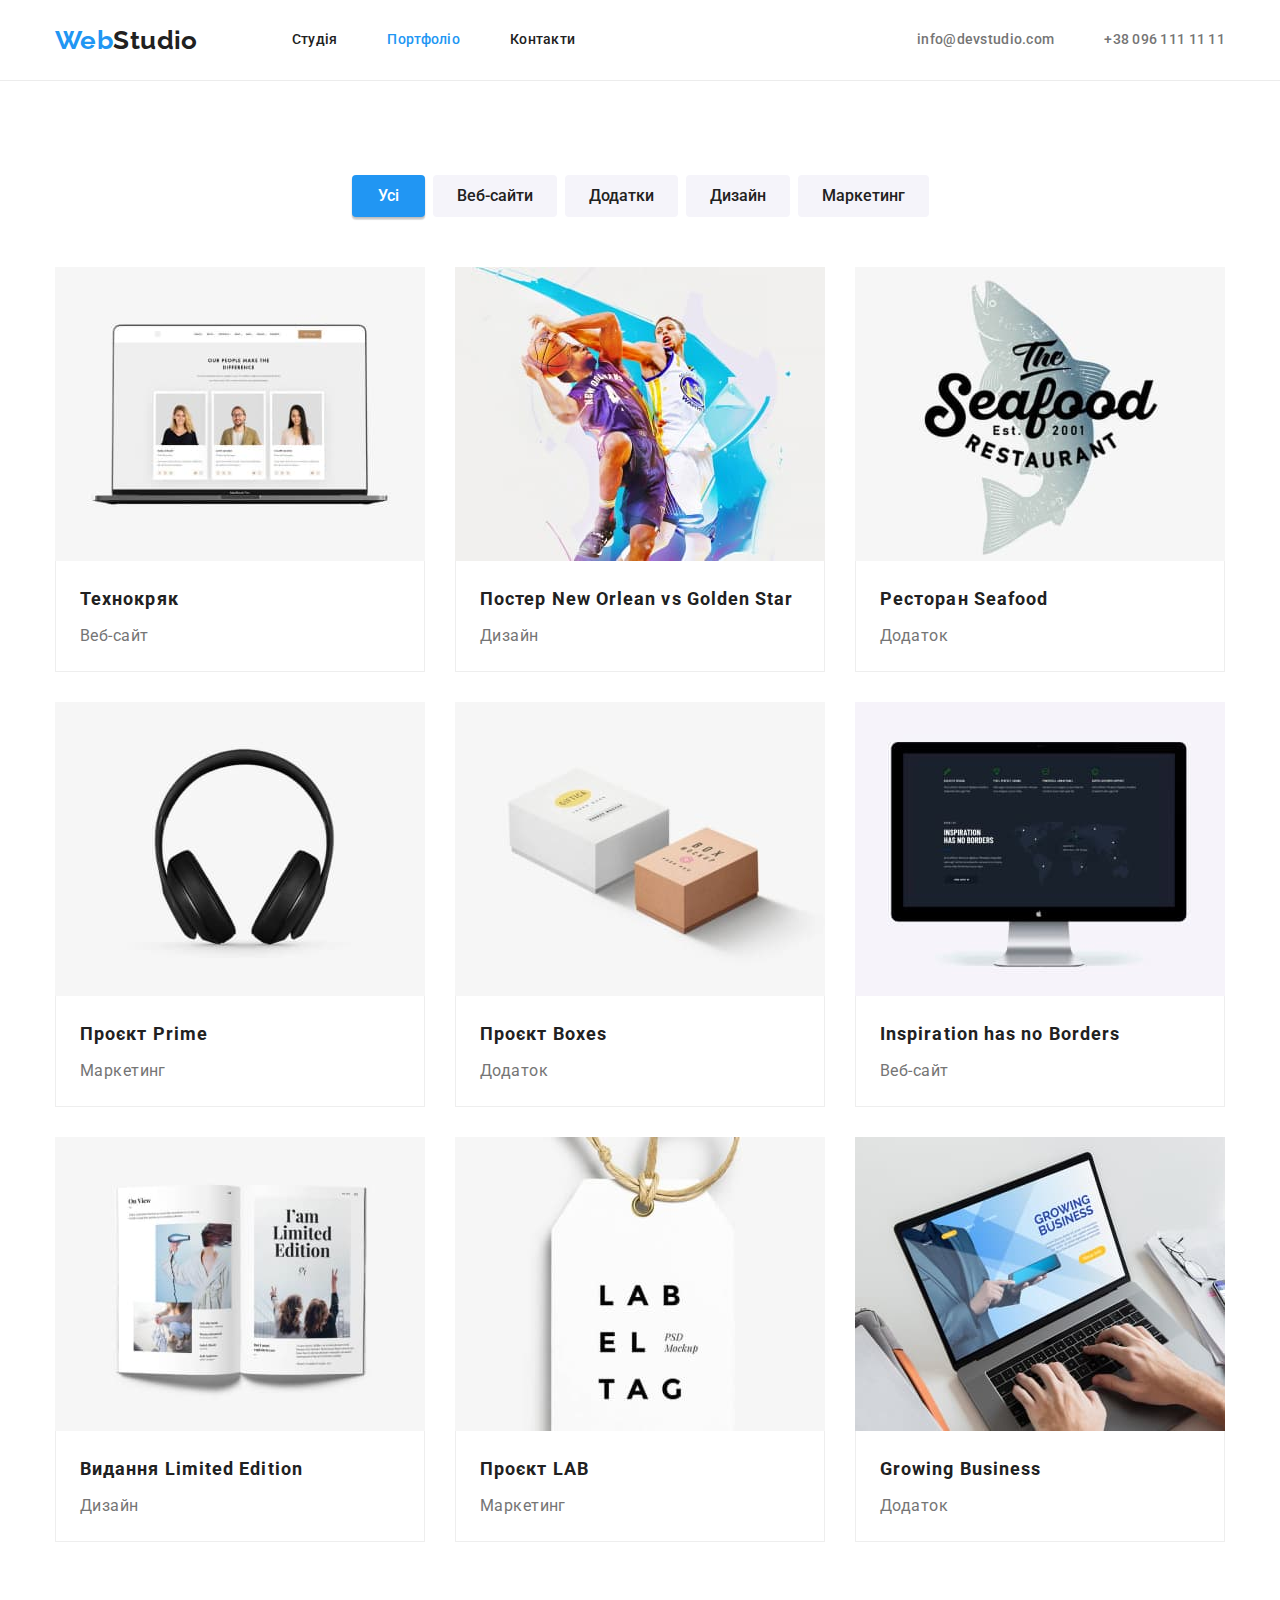
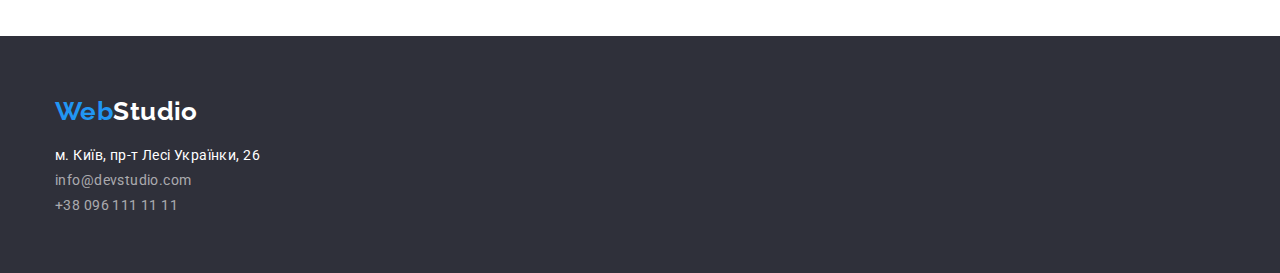
==== portfolio.html @ b0764e46 "Initial commit" ====
<!DOCTYPE html>
<html lang="uk">
  <head>
    <meta charset="UTF-8" />
    <meta http-equiv="X-UA-Compatible" content="IE=edge" />
    <meta name="viewport" content="width=device-width, initial-scale=1.0" />
    <title>Document</title>
    <link
      href="https://fonts.googleapis.com/css2?family=Raleway:wght@700&family=Roboto:wght@400;500;700;900&display=swap"
      rel="stylesheet"
    />
    <link
      rel="stylesheet"
      href="https://cdnjs.cloudflare.com/ajax/libs/modern-normalize/1.1.0/modern-normalize.min.css"
    />
    <link rel="stylesheet" href="./css/styles.css" />
  </head>

  <body>
    <!--Header-->

    <header class="page-header">
      <!-- LOGO -->
      <div class="container main-nav">
        <a href="./index.html" class="logo"
          ><span class="logo-part">Web</span>Studio</a
        >

        <!-- Site-nav -->

        <ul class="site-nav list">
          <li class="item">
            <a class="link" href="./index.html">Студія</a>
          </li>
          <li class="item">
            <a class="link current" href="./portfolio.html">Портфоліо</a>
          </li>
          <li class="item">
            <a href="" class="link">Контакти</a>
          </li>
        </ul>

        <!--Contacts-->

        <ul class="auth-nav">
          <li class="item">
            <a href="mailto:info@devstudio.com" class="link"
              >info@devstudio.com
            </a>
          </li>
          <li class="item">
            <a href="tel:+380961111111" class="link">+38 096 111 11 11 </a>
          </li>
        </ul>
      </div>
    </header>

    <!--Main-->

    <main>
      <section class="section">
        <div class="container">
          <h1 class="visually-hidden">Our works</h1>
          <!-- Filters -->

          <ul class="filters">
            <li class="item">
              <button type="button" class="button primary">Усі</button>
            </li>
            <li class="item">
              <button type="button" class="button secondary">Веб-сайти</button>
            </li>
            <li class="item">
              <button type="button" class="button secondary">Додатки</button>
            </li>
            <li class="item">
              <button type="button" class="button secondary">Дизайн</button>
            </li>
            <li class="item">
              <button type="button" class="button secondary">Маркетинг</button>
            </li>
          </ul>

          <!-- Projects Cards -->

          <ul class="projects">
            <li class="project">
              <img
                class="img"
                src="./images/project-1.jpg"
                alt="Вебсайт Технокряк"
              />
              <div class="wrp-img">
                <h2 class="img-title">Технокряк</h2>
                <p class="img-description">Веб-сайт</p>
              </div>
            </li>
            <li class="project">
              <img
                class="img"
                src="./images/project-2.jpg"
                alt="Постер New Orlean vs Golden Star"
              />
              <div class="wrp-img">
                <h2 class="img-title">Постер New Orlean vs Golden Star</h2>
                <p class="img-description">Дизайн</p>
              </div>
            </li>
            <li class="project">
              <img
                class="img"
                src="./images/project-3.jpg"
                alt="Ресторан Seafood"
              />
              <div class="wrp-img">
                <h2 class="img-title">Ресторан Seafood</h2>
                <p class="img-description">Додаток</p>
              </div>
            </li>
            <li class="project">
              <img
                class="img"
                src="./images/project-4.jpg"
                alt="Проєкт Prime"
              />
              <div class="wrp-img">
                <h2 class="img-title">Проєкт Prime</h2>
                <p class="img-description">Маркетинг</p>
              </div>
            </li>
            <li class="project">
              <img
                class="img"
                src="./images/project-5.jpg"
                alt="Проєкт Boxes"
              />
              <div class="wrp-img">
                <h2 class="img-title">Проєкт Boxes</h2>
                <p class="img-description">Додаток</p>
              </div>
            </li>
            <li class="project">
              <img
                class="img"
                src="./images/project-6.jpg"
                alt="Веб-сайт Inspiration has no Borders"
              />
              <div class="wrp-img">
                <h2 class="img-title">Inspiration has no Borders</h2>
                <p class="img-description">Веб-сайт</p>
              </div>
            </li>
            <li class="project">
              <img
                class="img"
                src="./images/project-7.jpg"
                alt="Видання Limited Edition"
              />
              <div class="wrp-img">
                <h2 class="img-title">Видання Limited Edition</h2>
                <p class="img-description">Дизайн</p>
              </div>
            </li>
            <li class="project">
              <img class="img" src="./images/project-8.jpg" alt="Проєкт LAB" />
              <div class="wrp-img">
                <h2 class="img-title">Проєкт LAB</h2>
                <p class="img-description">Маркетинг</p>
              </div>
            </li>
            <li class="project">
              <img
                class="img"
                src="./images/project-9.jpg"
                alt="Додаток Growing Business"
              />
              <div class="wrp-img">
                <h2 class="img-title">Growing Business</h2>
                <p class="img-description">Додаток</p>
              </div>
            </li>
          </ul>
        </div>
      </section>
    </main>

    <!--Footer-->

    <footer class="footer">
      <div class="container">
        <a href="./index.html" class="logo"
          ><span class="logo-part">Web</span>Studio</a
        >

        <ul class="address-list">
          <li>
            <a href="" class="link map">м. Київ, пр-т Лесі Українки, 26</a>
          </li>
          <li>
            <a href="mailto:info@devstudio.com" class="link"
              >info@devstudio.com
            </a>
          </li>
          <li>
            <a href="tel:+380961111111" class="link tel">+38 096 111 11 11 </a>
          </li>
        </ul>
      </div>
    </footer>
  </body>
</html>
---- css/styles.css ----
html {
  box-sizing: border-box;
}

*,
*::before,
*::after {
  box-sizing: border-box;
}

:root {
  --primary-text-color: #757575;
  --title-color: #212121;
  --accent-color: #2196f3;
  --button-text-color: #ffffff;
  --primary-background-color: #fff;
  --secondary-background-color: #f5f4fa;
}

body {
  margin: 0;
  background-color: var(--primary-background-color);
  color: var(--primary-text-color);
  font-family: 'Roboto', sans-serif;
  font-size: 14px;
  letter-spacing: 0.03em;
}

/* Utilites */

ul {
  list-style: none;
  padding: 0;
  margin: 0;
}

h1,
h2,
h3,
h4,
h5,
h6,
p {
  margin: 0;
}

/* Page-header */

.page-header {
  border-bottom: 1px solid #ececec;
}

.container {
  width: 1200px;
  padding-left: 15px;
  padding-right: 15px;
  margin-left: auto;
  margin-right: auto;
}

.main-nav {
  display: flex;
  align-items: center;
  justify-content: space-between;
  margin-bottom: 0;
}
/* LOGO */

.logo {
  color: var(--title-color);
  font-family: Raleway, sans-serif;
  font-weight: 700;
  font-size: 26px;
  line-height: 1.19;
  text-decoration: none;
}

.logo-part {
  color: var(--accent-color);
}

.logo:hover,
.logo:focus {
  color: var(--accent-color);
}

/* site-nav */

.site-nav {
  margin-left: 94px;
}

.site-nav.list {
  display: flex;
}

.site-nav .item + .item {
  margin-left: 50px;
}

.site-nav .link {
  display: block;
  color: var(--title-color);
  font-weight: 500;
  font-size: 14px;
  line-height: 1.14;
  letter-spacing: 0.02em;
  text-decoration: none;
  padding-top: 32px;
  padding-bottom: 32px;
}

.site-nav .link:hover,
.site-nav .link:focus {
  color: var(--accent-color);
}

.site-nav .link.current {
  color: var(--accent-color);
}

.auth-nav {
  display: flex;
  margin-left: auto;
}

.auth-nav .item + .item {
  margin-left: 50px;
}

.auth-nav .link {
  display: block;
  padding-top: 32px;
  padding-bottom: 32px;
  color: var(--primary-text-color);
  font-weight: 500;
  font-size: 14px;
  line-height: 1.14;
  letter-spacing: 0.02em;
  text-decoration: none;
}

.auth-nav .link:hover,
.auth-nav .link:focus {
  color: var(--accent-color);
}

/* Hero */

.overlay {
  max-width: 1600px;
  height: 600px;
  margin-left: auto;
  margin-right: auto;
  outline: 1px solid var(--title-color);
  background-color: #2f303a;
  background-image: linear-gradient(
      to right,
      rgba(47, 48, 58, 0.4),
      rgba(47, 48, 58, 0.4)
    ),
    url(../images/BGI-hero.jpg);
  background-size: cover;
  background-position: center;
}

.container.hero {
  padding-top: 200px;
  padding-bottom: 200px;
  text-align: center;
}

.overlay.hero {
}

.hero-title {
  width: 696px;
  margin-top: 0;
  margin-bottom: 30px;
  margin-left: auto;
  margin-right: auto;
  color: var(--button-text-color);
  font-weight: 900;
  font-size: 44px;
  line-height: 1.36;
  letter-spacing: 0.06em;
  text-transform: uppercase;
}

.hero .button {
  display: inline-block;
  background-color: var(--accent-color);
  color: var(--button-text-color);
  font-family: inherit;
  font-weight: 700;
  font-size: 16px;
  line-height: 1.87;
  letter-spacing: 0.06em;
  cursor: pointer;
  box-shadow: 0px 4px 4px rgba(0, 0, 0, 0.15);
  border-radius: 4px;
  padding: 10px 32px;
  text-align: center;
  border: 1px solid transparent;
}

/* Section */

.section {
  padding-top: 94px;
  padding-bottom: 94px;
}

.visually-hidden {
  position: absolute;
  white-space: nowrap;
  width: 1px;
  height: 1px;
  overflow: hidden;
  border: 0;
  padding: 0;
  clip: rect(0 0 0 0);
  clip-path: inset(50%);
  margin: -1px;
}

.features {
  display: flex;
  gap: 30px;
}

.features .items + .item {
  padding-left: 30px;
}

.section.team {
  background-color: var(--secondary-background-color);
}

.section-title {
  margin-bottom: 50px;
  color: var(--title-color);
  font-weight: 700;
  font-size: 36px;
  line-height: 1.17;
  text-align: center;
}

.features .title {
  margin-bottom: 10px;
  color: var(--title-color);
  font-weight: 700;
  font-size: 14px;
  line-height: 1.71;
}

.features .text {
  color: var(--primary-text-color);
  font-size: 14px;
  line-height: 1.71;
}

/* what do we do */

.section.what-we-do {
  padding-top: 0;
}

.works {
  display: flex;
  gap: 30px;
}

.works img {
  display: block;
  max-width: 100%;
  height: auto;
}

/* TEAM */
.team-list {
  display: flex;
}

.team-list .item + .item {
  margin-left: 30px;
}

.team-list img {
  display: block;
}

.team-list .description {
  padding-top: 30px;
  padding-bottom: 30px;
  text-align: center;
  background-color: var(--primary-background-color);
}
.team-list .title {
  margin-bottom: 10px;
  color: var(--title-color);
  font-weight: 500;
  font-size: 16px;
  line-height: 1.19;
}

.team-list .position {
  font-size: 16px;
  line-height: 1.19;
}

/* Footer */

.footer {
  padding-top: 60px;
  padding-bottom: 60px;
  background-color: #2f303a;
}

.footer .logo {
  color: var(--button-text-color);
  display: inline-block;
  margin-bottom: 20px;
}

.address-list .link.map {
  color: var(--button-text-color);
}

.address-list .link {
  display: block;
  margin-bottom: 9px;
  color: rgba(255, 255, 255, 0.6);
  text-decoration: none;
}

.address-list .link.tel {
  margin-bottom: 0;
}

.adress-list .link:focus,
.address-list .link:hover {
  color: var(--accent-color);
}

/* PORTFOLIO */

.filters {
  display: flex;
  margin-bottom: 50px;
  justify-content: center;
}

.filters .item + .item {
  margin-left: 8px;
}

.button {
  display: inline-block;
  padding: 6px 22px;
  min-width: 73px;
  text-align: center;
  font-family: inherit;
  font-weight: 500;
  font-size: 16px;
  line-height: 1.62;
  cursor: pointer;
  border-radius: 4px;
}

.filters .button:hover,
.filters .button:focus {
  color: var(--button-text-color);
  background-color: var(--accent-color);
}

.button.primary {
  color: var(--button-text-color);
  background-color: var(--accent-color);
  border-color: transparent;
  box-shadow: 0px 3px 1px rgba(0, 0, 0, 0.1), 0px 1px 2px rgba(0, 0, 0, 0.08),
    0px 2px 2px rgba(0, 0, 0, 0.12);
}

.button.secondary {
  color: var(--title-color);
  background-color: #f5f4fa;
  border-color: transparent;
}

/* Projects */

.projects {
  display: flex;
  flex-wrap: wrap;
}

.projects .project {
  width: 370px;
  margin-right: 30px;
  margin-bottom: 30px;
}

.projects .project:nth-child(3n) {
  margin-right: 0;
}

.projects .project:nth-last-child(-n + 3) {
  margin-bottom: 0;
}

.project .img {
  display: block;
}

.wrp-img {
  padding-top: 20px;
  padding-bottom: 20px;
  padding-left: 24px;
  padding-right: 24px;
  border-left: 1px solid #eeeeee;
  border-right: 1px solid #eeeeee;
  border-bottom: 1px solid #eeeeee;
}

.projects .img-title {
  color: var(--title-color);
  font-weight: 700;
  font-size: 18px;
  line-height: 2;
  letter-spacing: 0.06em;
  margin-bottom: 4px;
}

.projects .img-description {
  font-size: 16px;
  line-height: 1.87;
}
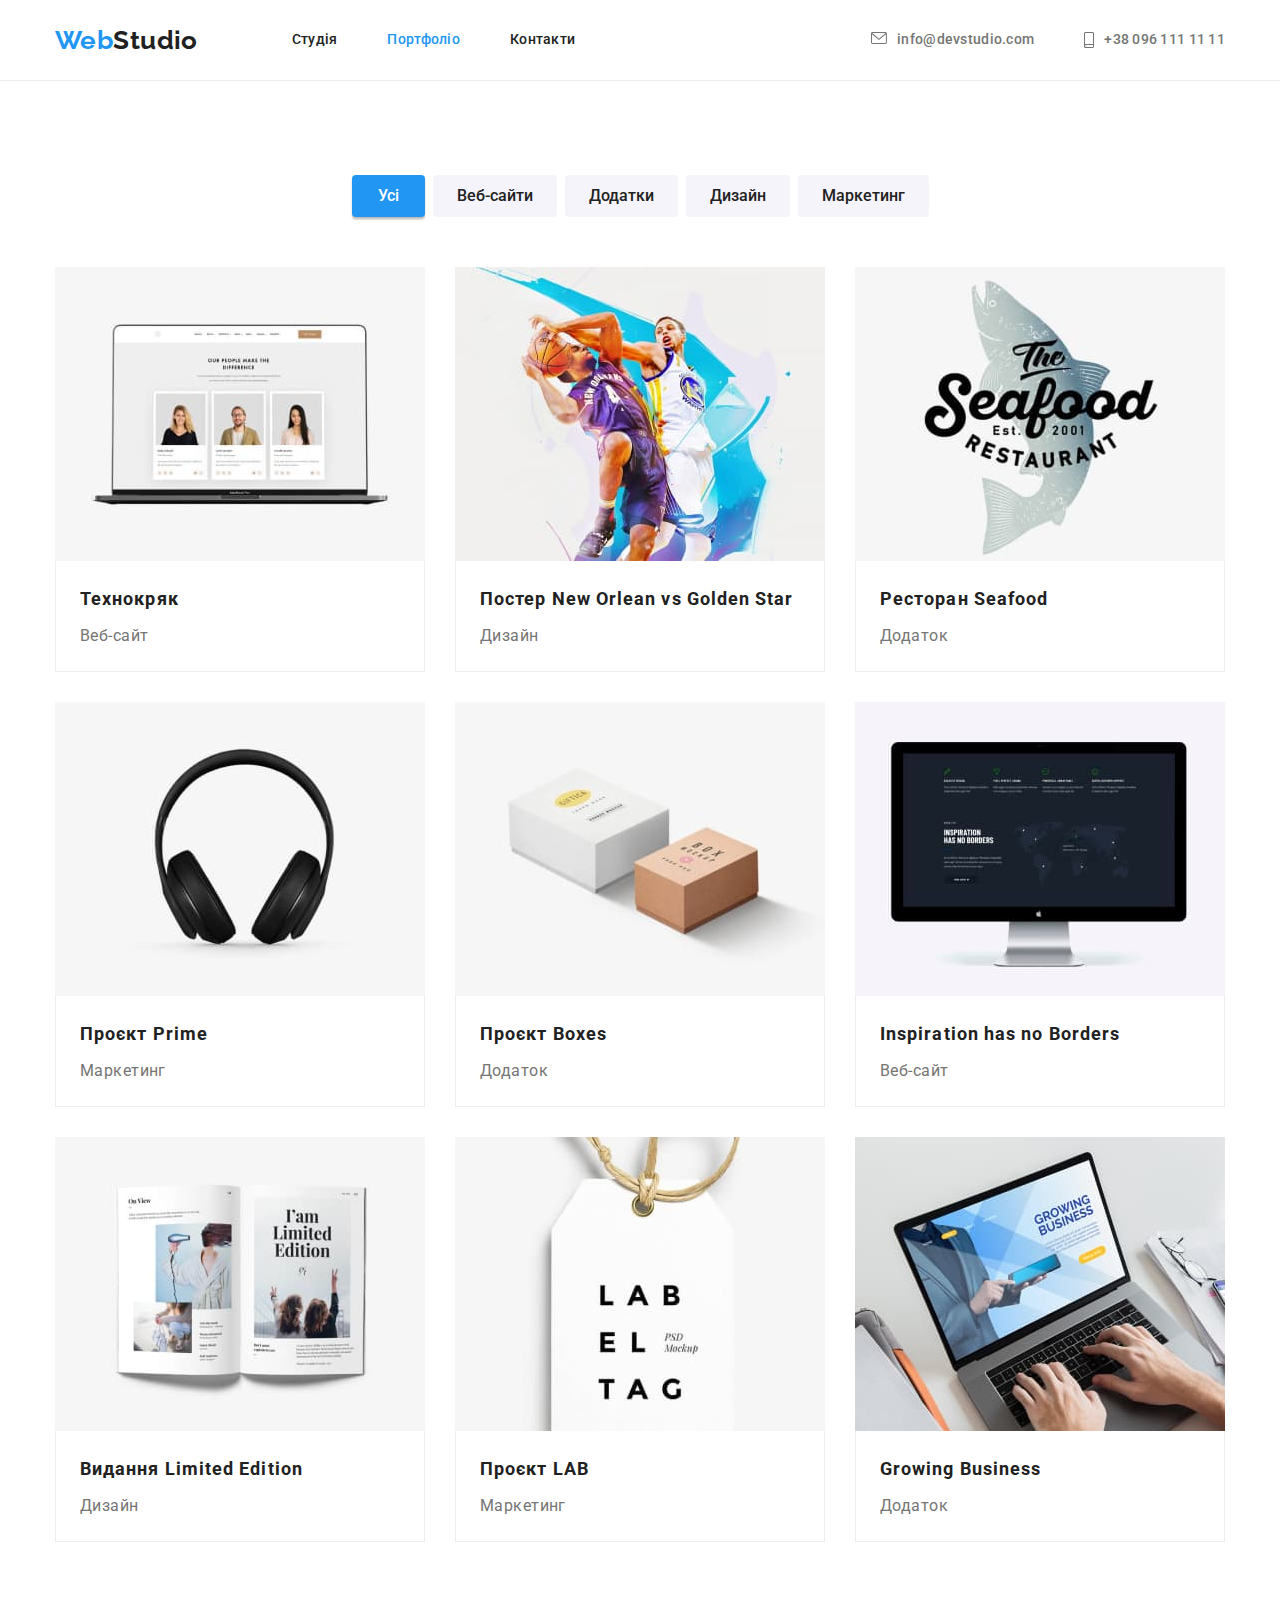
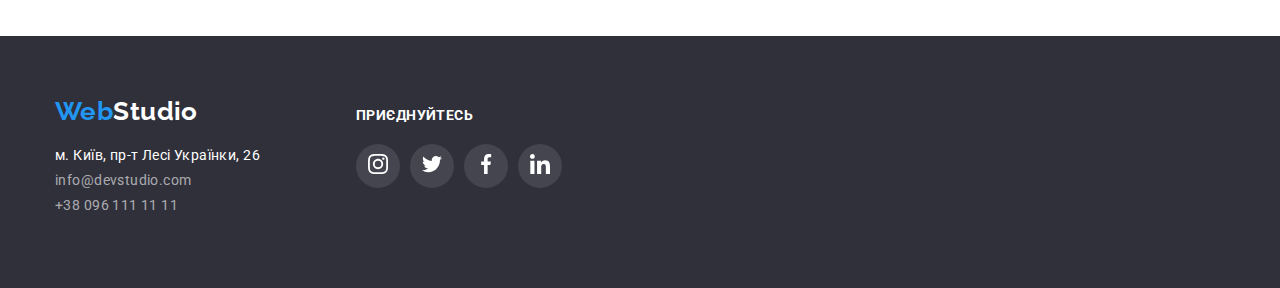
==== commit 2dce5c36: "SVG added" ====
--- a/portfolio.html
+++ b/portfolio.html
@@ -44,12 +44,20 @@
 
         <ul class="auth-nav">
           <li class="item">
-            <a href="mailto:info@devstudio.com" class="link"
-              >info@devstudio.com
+            <a href="mailto:info@devstudio.com" class="link">
+              <svg class="icon mail" width="16px" height="12px">
+                <use href="images/icons.svg#icon-envelope"></use>
+              </svg>
+              info@devstudio.com
             </a>
           </li>
           <li class="item">
-            <a href="tel:+380961111111" class="link">+38 096 111 11 11 </a>
+            <a href="tel:+380961111111" class="link">
+              <svg class="icon phone" width="10px" height="16px">
+                <use href="images/icons.svg#icon-smartphone"></use>
+              </svg>
+              +38 096 111 11 11
+            </a>
           </li>
         </ul>
       </div>
@@ -188,23 +196,62 @@
 
     <footer class="footer">
       <div class="container">
-        <a href="./index.html" class="logo"
-          ><span class="logo-part">Web</span>Studio</a
-        >
-
-        <ul class="address-list">
-          <li>
-            <a href="" class="link map">м. Київ, пр-т Лесі Українки, 26</a>
-          </li>
-          <li>
-            <a href="mailto:info@devstudio.com" class="link"
-              >info@devstudio.com
-            </a>
-          </li>
-          <li>
-            <a href="tel:+380961111111" class="link tel">+38 096 111 11 11 </a>
-          </li>
-        </ul>
+        <div class="footer-content">
+          <!-- Adress -->
+
+          <div class="item address">
+            <a href="./index.html" class="logo"
+              ><span class="logo-part">Web</span>Studio</a
+            >
+
+            <ul class="address-list">
+              <li>
+                <a href="" class="link map">м. Київ, пр-т Лесі Українки, 26</a>
+              </li>
+              <li>
+                <a href="mailto:info@devstudio.com" class="link"
+                  >info@devstudio.com
+                </a>
+              </li>
+              <li>
+                <a href="tel:+380961111111" class="link tel"
+                  >+38 096 111 11 11
+                </a>
+              </li>
+            </ul>
+          </div>
+
+          <!-- Social -->
+          <div class="item socials">
+            <h3 class="title">Приєднуйтесь</h3>
+            <ul class="links">
+              <li class="links-item">
+                <a href="" class="link">
+                  <svg class="icon">
+                    <use href="/images/icons.svg#icon-instagram-2"></use></svg
+                ></a>
+              </li>
+              <li class="links-item">
+                <a href="" class="link">
+                  <svg class="icon">
+                    <use href="/images/icons.svg#icon-twitter-1"></use></svg
+                ></a>
+              </li>
+              <li class="links-item">
+                <a href="" class="link">
+                  <svg class="icon">
+                    <use href="/images/icons.svg#icon-facebook-1"></use></svg
+                ></a>
+              </li>
+              <li class="links-item">
+                <a href="" class="link">
+                  <svg class="icon">
+                    <use href="/images/icons.svg#icon-linkedin-1"></use></svg
+                ></a>
+              </li>
+            </ul>
+          </div>
+        </div>
       </div>
     </footer>
   </body>
--- a/css/styles.css
+++ b/css/styles.css
@@ -64,6 +64,7 @@
   justify-content: space-between;
   margin-bottom: 0;
 }
+
 /* LOGO */
 
 .logo {
@@ -122,6 +123,8 @@
 .auth-nav {
   display: flex;
   margin-left: auto;
+  justify-content: center;
+  align-content: center;
 }
 
 .auth-nav .item + .item {
@@ -129,7 +132,8 @@
 }
 
 .auth-nav .link {
-  display: block;
+  display: flex;
+  gap: 10px;
   padding-top: 32px;
   padding-bottom: 32px;
   color: var(--primary-text-color);
@@ -138,11 +142,25 @@
   line-height: 1.14;
   letter-spacing: 0.02em;
   text-decoration: none;
+  justify-content: center;
+  align-content: center;
 }
 
 .auth-nav .link:hover,
 .auth-nav .link:focus {
   color: var(--accent-color);
+}
+
+.icon.mail,
+.icon.phone {
+  fill: var(--primary-text-color);
+}
+
+.icon.mail:hover,
+.icon.mail:focus,
+.icon.phone:hover,
+.icon.phone:focus {
+  fill: var(--accent-color);
 }
 
 /* Hero */
@@ -229,12 +247,19 @@
   gap: 30px;
 }
 
-.features .items + .item {
-  padding-left: 30px;
-}
-
-.section.team {
+.features .button {
+  width: 270px;
+  height: 120px;
+  padding: 0;
+  margin-bottom: 30px;
+  border: none;
   background-color: var(--secondary-background-color);
+  border-radius: 4px;
+}
+
+.button .icon {
+  width: 70px;
+  height: 70px;
 }
 
 .section-title {
@@ -278,12 +303,20 @@
 }
 
 /* TEAM */
+
+.section.team {
+  background-color: var(--secondary-background-color);
+}
+
 .team-list {
   display: flex;
-}
-
-.team-list .item + .item {
-  margin-left: 30px;
+  gap: 30px;
+}
+
+.team-list .item {
+  box-shadow: 0px 1px 3px rgba(0, 0, 0, 0.12), 0px 1px 1px rgba(0, 0, 0, 0.14),
+    0px 2px 1px rgba(0, 0, 0, 0.2);
+  border-radius: 0px 0px 4px 4px;
 }
 
 .team-list img {
@@ -307,19 +340,100 @@
 .team-list .position {
   font-size: 16px;
   line-height: 1.19;
+  margin-bottom: 16px;
+}
+
+.links {
+  display: inline-flex;
+  gap: 10px;
+  width: 206px;
+  height: 44px;
+}
+
+.links-item {
+  display: flex;
+  width: 44px;
+  height: 44px;
+  justify-content: center;
+  align-items: center;
+  border-radius: 50%;
+}
+
+.links-item:hover,
+.links-item:focus {
+  background-color: var(--accent-color);
+}
+
+.links-item .icon {
+  width: 20px;
+  height: 20px;
+  fill: #afb1b8;
+}
+
+.links-item .icon:hover,
+.links-item .icon:focus {
+  fill: var(--button-text-color);
+}
+
+/* Clients */
+
+.clients {
+  display: inline-flex;
+  gap: 30px;
+}
+
+.clients .item {
+  display: block;
+  padding: 16px 32px;
+  width: 170px;
+  height: 92px;
+  border: 1px solid #afb1b8;
+  border-radius: 4px;
+  cursor: pointer;
+  position: relative;
+}
+
+.clients .item:hover,
+.clients .item:focus {
+  border: 1px solid var(--accent-color);
+}
+
+.icon-client {
+  fill: #afb1b8;
+  position: absolute;
+  top: 0;
+  right: 0;
+  bottom: 0;
+  left: 0;
+  z-index: 1;
+  margin: auto;
+}
+
+.icon-client:hover,
+.icon-client:focus {
+  fill: var(--accent-color);
 }
 
 /* Footer */
 
 .footer {
+  background-color: #2f303a;
+}
+
+.footer-content {
+  display: flex;
+  gap: 70px;
+}
+
+.item.address {
+  width: 231px;
   padding-top: 60px;
   padding-bottom: 60px;
-  background-color: #2f303a;
 }
 
 .footer .logo {
   color: var(--button-text-color);
-  display: inline-block;
+  display: block;
   margin-bottom: 20px;
 }
 
@@ -338,9 +452,42 @@
   margin-bottom: 0;
 }
 
-.adress-list .link:focus,
+.address-list .link:focus,
 .address-list .link:hover {
   color: var(--accent-color);
+}
+
+/* Socials */
+
+.item.socials {
+  padding-top: 72px;
+  padding-bottom: 100px;
+  /* /* margin-left: 516px;
+  margin-right: 878px; */
+  /* } */
+}
+
+.item .title {
+  margin-bottom: 20px;
+  font-weight: 700;
+  font-size: 14px;
+  line-height: 1.14;
+  letter-spacing: 0.03em;
+  text-transform: uppercase;
+  color: var(--button-text-color);
+}
+
+.item .links-item {
+  background-color: rgba(255, 255, 255, 0.1);
+}
+
+.item .links-item:hover,
+.item .links-item:focus {
+  background-color: var(--accent-color);
+}
+
+.links-item .icon {
+  fill: var(--button-text-color);
 }
 
 /* PORTFOLIO */
@@ -372,6 +519,8 @@
 .filters .button:focus {
   color: var(--button-text-color);
   background-color: var(--accent-color);
+  box-shadow: 0px 3px 1px rgba(0, 0, 0, 0.1), 0px 1px 2px rgba(0, 0, 0, 0.08),
+    0px 2px 2px rgba(0, 0, 0, 0.12);
 }
 
 .button.primary {
@@ -399,6 +548,11 @@
   width: 370px;
   margin-right: 30px;
   margin-bottom: 30px;
+}
+.projects .project:hover,
+.projects .project:focus {
+  box-shadow: 0px 1px 1px rgba(0, 0, 0, 0.12), 0px 4px 4px rgba(0, 0, 0, 0.06),
+    1px 4px 6px rgba(0, 0, 0, 0.16);
 }
 
 .projects .project:nth-child(3n) {
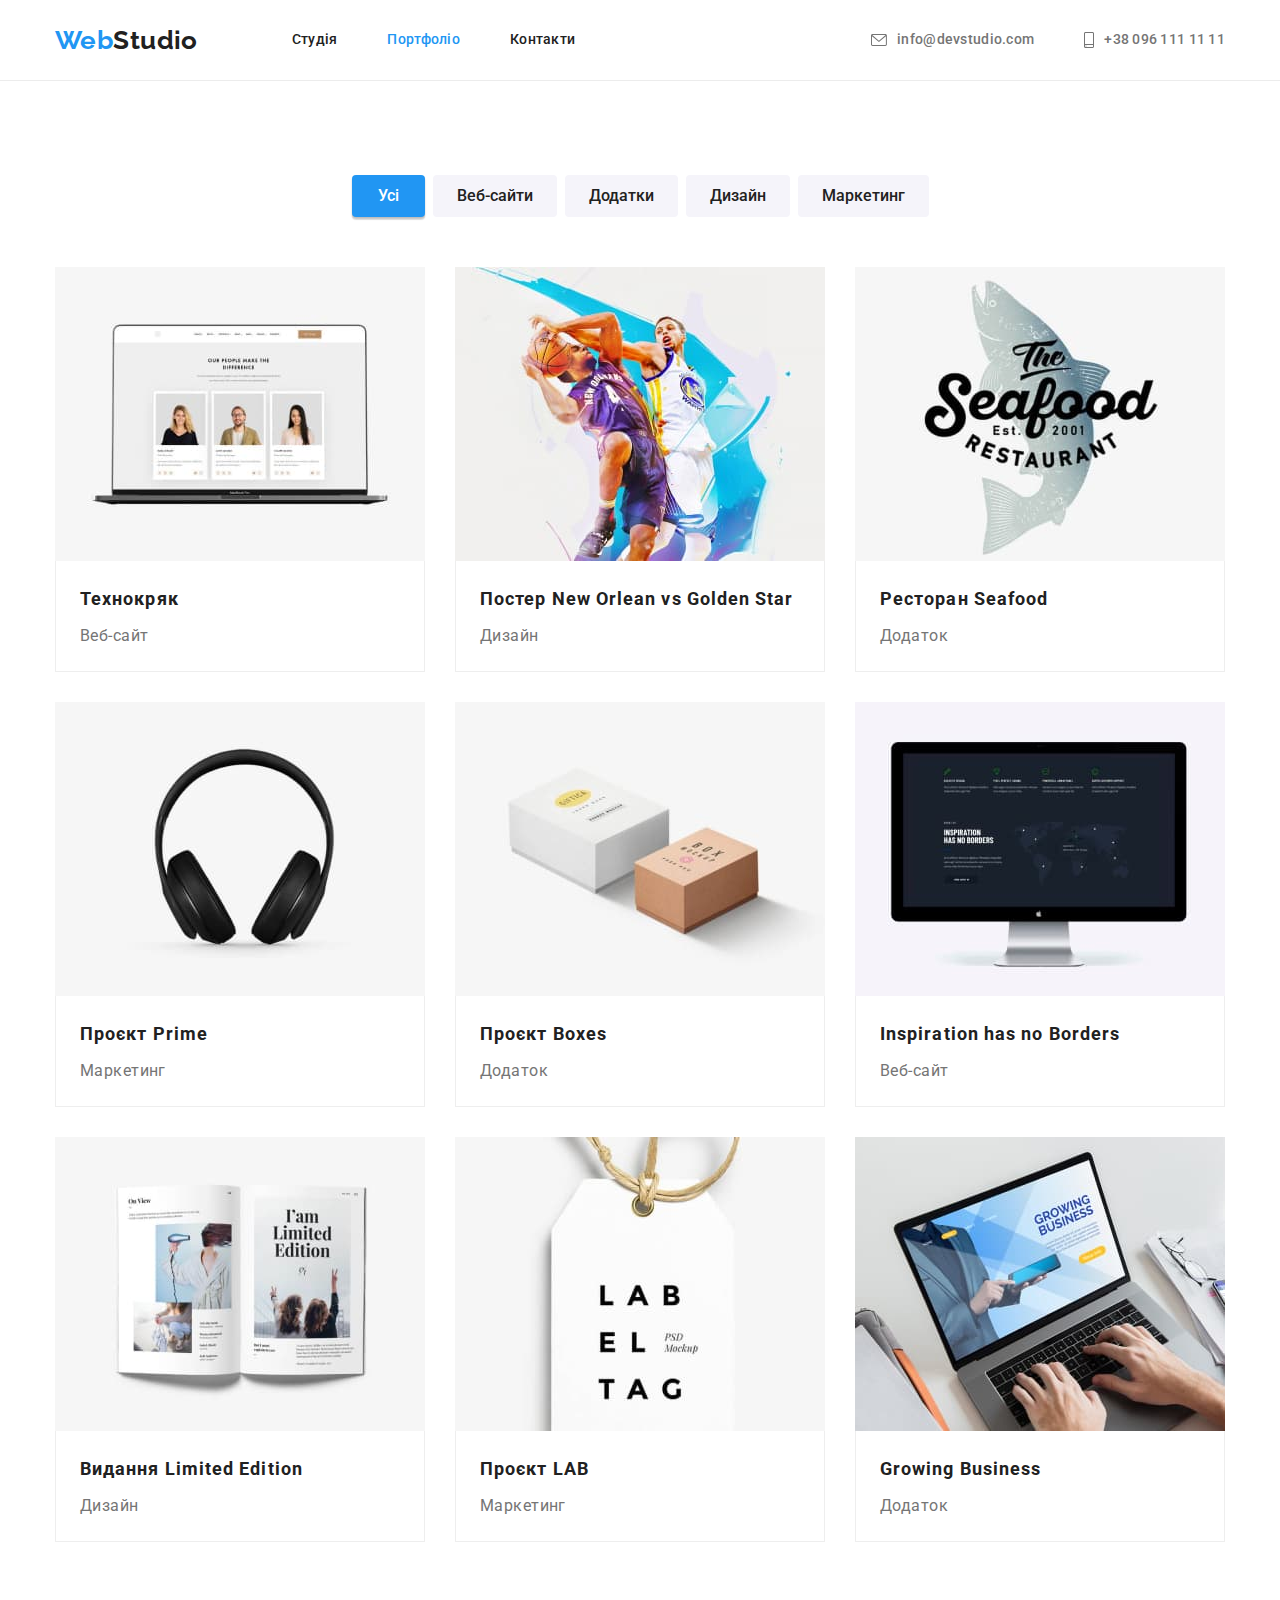
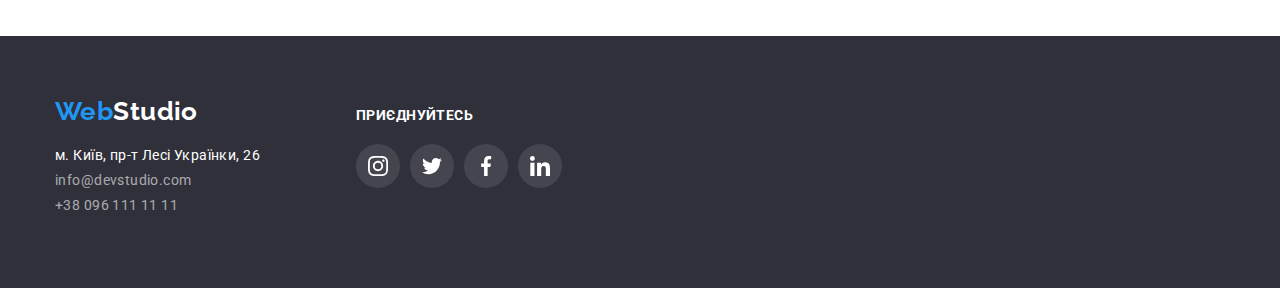
==== commit 8784810b: "Правки останні" ====
--- a/portfolio.html
+++ b/portfolio.html
@@ -93,99 +93,121 @@
 
           <ul class="projects">
             <li class="project">
-              <img
-                class="img"
-                src="./images/project-1.jpg"
-                alt="Вебсайт Технокряк"
-              />
-              <div class="wrp-img">
-                <h2 class="img-title">Технокряк</h2>
-                <p class="img-description">Веб-сайт</p>
-              </div>
-            </li>
-            <li class="project">
-              <img
-                class="img"
-                src="./images/project-2.jpg"
-                alt="Постер New Orlean vs Golden Star"
-              />
-              <div class="wrp-img">
-                <h2 class="img-title">Постер New Orlean vs Golden Star</h2>
-                <p class="img-description">Дизайн</p>
-              </div>
-            </li>
-            <li class="project">
-              <img
-                class="img"
-                src="./images/project-3.jpg"
-                alt="Ресторан Seafood"
-              />
-              <div class="wrp-img">
-                <h2 class="img-title">Ресторан Seafood</h2>
-                <p class="img-description">Додаток</p>
-              </div>
-            </li>
-            <li class="project">
-              <img
-                class="img"
-                src="./images/project-4.jpg"
-                alt="Проєкт Prime"
-              />
-              <div class="wrp-img">
-                <h2 class="img-title">Проєкт Prime</h2>
-                <p class="img-description">Маркетинг</p>
-              </div>
-            </li>
-            <li class="project">
-              <img
-                class="img"
-                src="./images/project-5.jpg"
-                alt="Проєкт Boxes"
-              />
-              <div class="wrp-img">
-                <h2 class="img-title">Проєкт Boxes</h2>
-                <p class="img-description">Додаток</p>
-              </div>
-            </li>
-            <li class="project">
-              <img
-                class="img"
-                src="./images/project-6.jpg"
-                alt="Веб-сайт Inspiration has no Borders"
-              />
-              <div class="wrp-img">
-                <h2 class="img-title">Inspiration has no Borders</h2>
-                <p class="img-description">Веб-сайт</p>
-              </div>
-            </li>
-            <li class="project">
-              <img
-                class="img"
-                src="./images/project-7.jpg"
-                alt="Видання Limited Edition"
-              />
-              <div class="wrp-img">
-                <h2 class="img-title">Видання Limited Edition</h2>
-                <p class="img-description">Дизайн</p>
-              </div>
-            </li>
-            <li class="project">
-              <img class="img" src="./images/project-8.jpg" alt="Проєкт LAB" />
-              <div class="wrp-img">
-                <h2 class="img-title">Проєкт LAB</h2>
-                <p class="img-description">Маркетинг</p>
-              </div>
-            </li>
-            <li class="project">
-              <img
-                class="img"
-                src="./images/project-9.jpg"
-                alt="Додаток Growing Business"
-              />
-              <div class="wrp-img">
-                <h2 class="img-title">Growing Business</h2>
-                <p class="img-description">Додаток</p>
-              </div>
+              <a class="project-link" href="">
+                <img
+                  class="img"
+                  src="./images/project-1.jpg"
+                  alt="Вебсайт Технокряк"
+                />
+                <div class="wrp-img">
+                  <h2 class="img-title">Технокряк</h2>
+                  <p class="img-description">Веб-сайт</p>
+                </div>
+              </a>
+            </li>
+            <li class="project">
+              <a class="project-link" href="">
+                <img
+                  class="img"
+                  src="./images/project-2.jpg"
+                  alt="Постер New Orlean vs Golden Star"
+                />
+                <div class="wrp-img">
+                  <h2 class="img-title">Постер New Orlean vs Golden Star</h2>
+                  <p class="img-description">Дизайн</p>
+                </div>
+              </a>
+            </li>
+            <li class="project">
+              <a class="project-link" href="">
+                <img
+                  class="img"
+                  src="./images/project-3.jpg"
+                  alt="Ресторан Seafood"
+                />
+                <div class="wrp-img">
+                  <h2 class="img-title">Ресторан Seafood</h2>
+                  <p class="img-description">Додаток</p>
+                </div>
+              </a>
+            </li>
+            <li class="project">
+              <a class="project-link" href="">
+                <img
+                  class="img"
+                  src="./images/project-4.jpg"
+                  alt="Проєкт Prime"
+                />
+                <div class="wrp-img">
+                  <h2 class="img-title">Проєкт Prime</h2>
+                  <p class="img-description">Маркетинг</p>
+                </div>
+              </a>
+            </li>
+            <li class="project">
+              <a class="project-link" href="">
+                <img
+                  class="img"
+                  src="./images/project-5.jpg"
+                  alt="Проєкт Boxes"
+                />
+                <div class="wrp-img">
+                  <h2 class="img-title">Проєкт Boxes</h2>
+                  <p class="img-description">Додаток</p>
+                </div>
+              </a>
+            </li>
+            <li class="project">
+              <a class="project-link" href="">
+                <img
+                  class="img"
+                  src="./images/project-6.jpg"
+                  alt="Веб-сайт Inspiration has no Borders"
+                />
+                <div class="wrp-img">
+                  <h2 class="img-title">Inspiration has no Borders</h2>
+                  <p class="img-description">Веб-сайт</p>
+                </div>
+              </a>
+            </li>
+            <li class="project">
+              <a class="project-link" href="">
+                <img
+                  class="img"
+                  src="./images/project-7.jpg"
+                  alt="Видання Limited Edition"
+                />
+                <div class="wrp-img">
+                  <h2 class="img-title">Видання Limited Edition</h2>
+                  <p class="img-description">Дизайн</p>
+                </div>
+              </a>
+            </li>
+            <li class="project">
+              <a class="project-link" href="">
+                <img
+                  class="img"
+                  src="./images/project-8.jpg"
+                  alt="Проєкт LAB"
+                />
+                <div class="wrp-img">
+                  <h2 class="img-title">Проєкт LAB</h2>
+                  <p class="img-description">Маркетинг</p>
+                </div>
+              </a>
+            </li>
+            <li class="project">
+              <a class="project-link" href="">
+                <img
+                  class="img"
+                  src="./images/project-9.jpg"
+                  alt="Додаток Growing Business"
+                />
+                <div class="wrp-img">
+                  <h2 class="img-title">Growing Business</h2>
+                  <p class="img-description">Додаток</p>
+                </div>
+              </a>
             </li>
           </ul>
         </div>
@@ -224,29 +246,29 @@
           <!-- Social -->
           <div class="item socials">
             <h3 class="title">Приєднуйтесь</h3>
-            <ul class="links">
-              <li class="links-item">
-                <a href="" class="link">
-                  <svg class="icon">
-                    <use href="/images/icons.svg#icon-instagram-2"></use></svg
-                ></a>
-              </li>
-              <li class="links-item">
-                <a href="" class="link">
-                  <svg class="icon">
-                    <use href="/images/icons.svg#icon-twitter-1"></use></svg
-                ></a>
-              </li>
-              <li class="links-item">
-                <a href="" class="link">
-                  <svg class="icon">
-                    <use href="/images/icons.svg#icon-facebook-1"></use></svg
-                ></a>
-              </li>
-              <li class="links-item">
-                <a href="" class="link">
-                  <svg class="icon">
-                    <use href="/images/icons.svg#icon-linkedin-1"></use></svg
+            <ul class="socials-links">
+              <li class="links-item">
+                <a href="" class="link">
+                  <svg class="icon">
+                    <use href="./images/icons.svg#icon-instagram"></use></svg
+                ></a>
+              </li>
+              <li class="links-item">
+                <a href="" class="link">
+                  <svg class="icon">
+                    <use href="./images/icons.svg#icon-twitter"></use></svg
+                ></a>
+              </li>
+              <li class="links-item">
+                <a href="" class="link">
+                  <svg class="icon">
+                    <use href="./images/icons.svg#icon-facebook"></use></svg
+                ></a>
+              </li>
+              <li class="links-item">
+                <a href="" class="link">
+                  <svg class="icon">
+                    <use href="./images/icons.svg#icon-linkedin"></use></svg
                 ></a>
               </li>
             </ul>
--- a/css/styles.css
+++ b/css/styles.css
@@ -1,13 +1,3 @@
-html {
-  box-sizing: border-box;
-}
-
-*,
-*::before,
-*::after {
-  box-sizing: border-box;
-}
-
 :root {
   --primary-text-color: #757575;
   --title-color: #212121;
@@ -142,13 +132,13 @@
   line-height: 1.14;
   letter-spacing: 0.02em;
   text-decoration: none;
-  justify-content: center;
-  align-content: center;
+  align-items: center;
 }
 
 .auth-nav .link:hover,
 .auth-nav .link:focus {
   color: var(--accent-color);
+  fill: var(--accent-color);
 }
 
 .icon.mail,
@@ -156,10 +146,10 @@
   fill: var(--primary-text-color);
 }
 
-.icon.mail:hover,
-.icon.mail:focus,
-.icon.phone:hover,
-.icon.phone:focus {
+.auth-nav .link:hover .icon.mail,
+.auth-nav .link:focus .icon.mail,
+.auth-nav .link:hover .icon.phone,
+.auth-nav .link:focus .icon.phone {
   fill: var(--accent-color);
 }
 
@@ -222,6 +212,11 @@
   border: 1px solid transparent;
 }
 
+.hero .button:hover,
+.hero .button:focus {
+  background-color: #188ce8;
+}
+
 /* Section */
 
 .section {
@@ -247,7 +242,8 @@
   gap: 30px;
 }
 
-.features .button {
+.features .wrp-icon {
+  display: flex;
   width: 270px;
   height: 120px;
   padding: 0;
@@ -255,9 +251,11 @@
   border: none;
   background-color: var(--secondary-background-color);
   border-radius: 4px;
-}
-
-.button .icon {
+  align-items: center;
+  justify-content: center;
+}
+
+.wrp-icon .icon {
   width: 70px;
   height: 70px;
 }
@@ -314,6 +312,8 @@
 }
 
 .team-list .item {
+  width: 270px;
+  height: 428px;
   box-shadow: 0px 1px 3px rgba(0, 0, 0, 0.12), 0px 1px 1px rgba(0, 0, 0, 0.14),
     0px 2px 1px rgba(0, 0, 0, 0.2);
   border-radius: 0px 0px 4px 4px;
@@ -343,14 +343,16 @@
   margin-bottom: 16px;
 }
 
-.links {
-  display: inline-flex;
+.team-links {
+  display: flex;
+  margin-right: auto;
+  margin-left: auto;
   gap: 10px;
   width: 206px;
   height: 44px;
 }
 
-.links-item {
+.team-links .link {
   display: flex;
   width: 44px;
   height: 44px;
@@ -359,58 +361,58 @@
   border-radius: 50%;
 }
 
-.links-item:hover,
-.links-item:focus {
+.team-list .link:hover,
+.team-list .link:focus {
   background-color: var(--accent-color);
 }
 
-.links-item .icon {
+.team-list .icon {
   width: 20px;
   height: 20px;
   fill: #afb1b8;
 }
 
-.links-item .icon:hover,
-.links-item .icon:focus {
+.team-list .link:hover .icon,
+.team-list .link:focus .icon {
   fill: var(--button-text-color);
 }
 
 /* Clients */
 
 .clients {
-  display: inline-flex;
+  display: flex;
   gap: 30px;
 }
 
 .clients .item {
-  display: block;
-  padding: 16px 32px;
   width: 170px;
   height: 92px;
+}
+
+.clients .link {
+  display: flex;
+  align-items: center;
+  justify-content: center;
+  width: 100%;
+  height: 100%;
   border: 1px solid #afb1b8;
   border-radius: 4px;
   cursor: pointer;
-  position: relative;
-}
-
-.clients .item:hover,
-.clients .item:focus {
+}
+
+.clients .link:hover,
+.clients .link:focus {
   border: 1px solid var(--accent-color);
 }
 
 .icon-client {
   fill: #afb1b8;
-  position: absolute;
-  top: 0;
-  right: 0;
-  bottom: 0;
-  left: 0;
-  z-index: 1;
-  margin: auto;
-}
-
-.icon-client:hover,
-.icon-client:focus {
+  width: 106px;
+  height: 60px;
+}
+
+.clients .link:hover .icon-client,
+.clients .link:focus .icon-client {
   fill: var(--accent-color);
 }
 
@@ -458,6 +460,11 @@
 }
 
 /* Socials */
+
+.socials-links {
+  display: flex;
+  gap: 10px;
+}
 
 .item.socials {
   padding-top: 72px;
@@ -467,7 +474,7 @@
   /* } */
 }
 
-.item .title {
+.socials .title {
   margin-bottom: 20px;
   font-weight: 700;
   font-size: 14px;
@@ -477,17 +484,25 @@
   color: var(--button-text-color);
 }
 
-.item .links-item {
+.socials-links .link {
+  display: flex;
+  width: 44px;
+  height: 44px;
+  align-items: center;
+  justify-content: center;
+  border-radius: 50%;
   background-color: rgba(255, 255, 255, 0.1);
 }
 
-.item .links-item:hover,
-.item .links-item:focus {
+.socials-links .icon {
+  width: 20px;
+  height: 20px;
+  fill: var(--button-text-color);
+}
+
+.socials-links .link:hover,
+.socials-links .link:focus {
   background-color: var(--accent-color);
-}
-
-.links-item .icon {
-  fill: var(--button-text-color);
 }
 
 /* PORTFOLIO */
@@ -542,29 +557,35 @@
 .projects {
   display: flex;
   flex-wrap: wrap;
-}
-
-.projects .project {
+  gap: 30px;
+}
+
+.projects .poject {
   width: 370px;
-  margin-right: 30px;
+  height: 404px;
   margin-bottom: 30px;
 }
-.projects .project:hover,
-.projects .project:focus {
+
+.project-link {
+  display: block;
+  color: inherit;
+  text-decoration: none;
+}
+
+.project-link:hover,
+.project-link:focus {
   box-shadow: 0px 1px 1px rgba(0, 0, 0, 0.12), 0px 4px 4px rgba(0, 0, 0, 0.06),
     1px 4px 6px rgba(0, 0, 0, 0.16);
 }
 
+/* 
 .projects .project:nth-child(3n) {
   margin-right: 0;
-}
-
-.projects .project:nth-last-child(-n + 3) {
-  margin-bottom: 0;
-}
+} */
 
 .project .img {
   display: block;
+  width: 100%;
 }
 
 .wrp-img {
